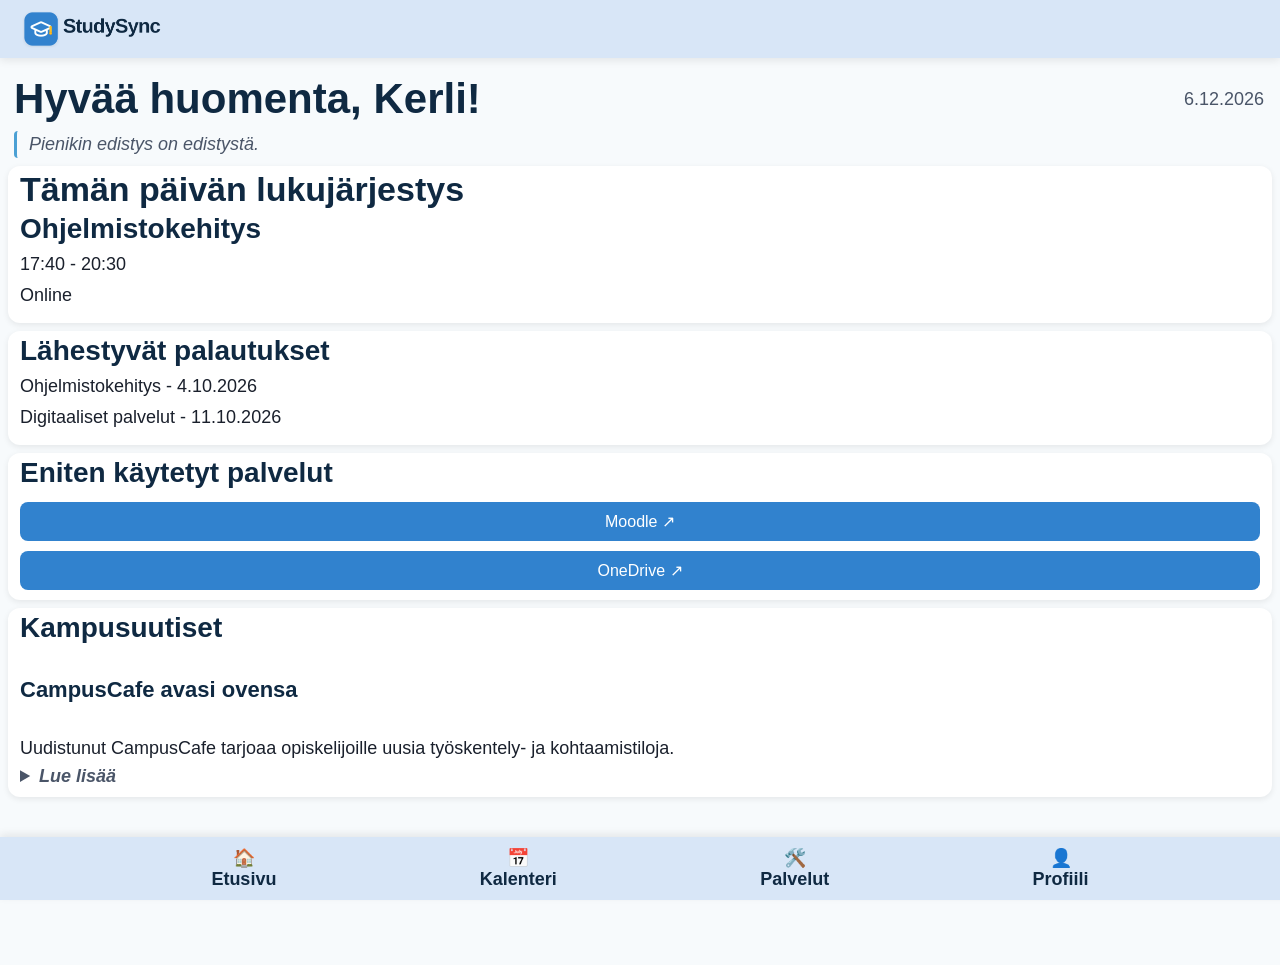
==== index.html @ 9b180cb3 "Add files via upload Initial StudySync upload" ====
<!DOCTYPE html>
<html lang="fi">
<head>
<meta charset="UTF-8">
<meta name="viewport" content="width=device-width, initial-scale=1.0">
<meta name="description" 
    content="StudySync kokoaa opiskelijan tärkeimmät tiedot yhteen paikkaan">
<title>StudySync- Etusivu</title>
<link rel="stylesheet" href="style.css">
</head>
<body>

<header>
<img class="logo" src="3studysync-logo-highres.png" alt="StudySync-logo">
</header>

<main>
<section class="hero">
<div class="hero-header">
<!-- Tervehdys + pvm ja päivittäin muuttuva quote -->
<h1>Hyvää huomenta, Kerli!</h1>

<p id="date" class="date"></p>
</div>
<p id="quote" class="daily-quote"></p>
</section>

<section class="card">
<h2>Tämän päivän lukujärjestys</h2>

<div class="event">
<h3>Ohjelmistokehitys</h3>
<p>17:40 - 20:30</p>
<p>Online</p>
</div>
</section>

<section class="card">
<h3>Lähestyvät palautukset</h3>

<p>Ohjelmistokehitys - 4.10.2026</p>
<p>Digitaaliset palvelut - 11.10.2026</p>
</section>

<section class="card">
<h3>Eniten käytetyt palvelut</h3>

<a class="service-button"
href="https://hhmoodle.haaga-helia.fi/my/courses.php"
target="_blank" 
rel="noopener noreferrer">
Moodle ↗
</a>

<a class="service-button"
href="https://haagahelia-my.sharepoint.com/my"
target="_blank" 
rel="noopener noreferrer">
OneDrive ↗
</a>
</section>

<section class="card">
<h3>Kampusuutiset</h3>
<h4>CampusCafe avasi ovensa</h4>

<p>
Uudistunut CampusCafe tarjoaa opiskelijoille
uusia työskentely- ja kohtaamistiloja.
</p>
<details>
<summary>Lue lisää</summary>

<div class="news-details">
<h1>Uusi kahvila avasi ovensa Pasilan kampuksella</h1>

<p>Ammattikorkeakoulun kampuksella on avattu uusi <span class="korostus">CampusCafe</span>,
joka tarjoaa opiskelijoille ja henkilökunnalle kahvia, lounastuotteita ja viihtyisän paikan 
opiskeluun. Uuden kahvilan tavoitteena on tehdä kampuksesta entistä yhteisöllisempi ja tarjota 
opiskelijoille paikka, jossa voi viettää aikaa myös luentojen ulkopuolella.</p>

<h2>Kahvia ja välipalaa opiskelupäivän keskelle</h2>

<p><span class="korostus">CampusCafe</span> sijaitsee kampuksen pääaulassa ja palvelee opiskelijoita arkisin aamusta iltapäivään. 
Valikoimassa on sekä tuttuja kahvilatuotteita että kevyitä lounasvaihtoehtoja.</p>

<h3>Kahvilasta voi ostaa esimerkiksi:</h3>

<ul>
<li><p>kahvia, teetä ja kaakaot</p></li>
<li><p>sämpylöitä ja täytettyjä leipiä</p></li>
<li><p>smoothieita</p></li>
<li><p>salaatteja ja kevyitä lounasannoksia</p></li>
<li><p>makeita leivonnaisia</p></li>
<li><p>kasvis- ja vegaanivaihtoehtoja.</p></li></ul>
<p>Kahvilassa on myös langaton verkkoyhteys ja runsaasti pistorasioita. Näin opiskelijat voivat tehdä siellä itsenäisiä tehtäviä tai ryhmätöitä.</p>

<h3>Opiskelijoiden toiveet näkyvät suunnittelussa</h3>

<p>Kahvilan suunnittelussa on otettu huomioon opiskelijoilta saatu palaute. Opiskelijat toivoivat 
erityisesti kohtuuhintaisia tuotteita, rauhallisia työskentelypaikkoja ja viihtyisää tilaa yhdessäololle.</p>

<p>Kahvilan projektipäällikkö kertoo, että tavoitteena on tehdä paikasta kampuksen yhteinen kohtaamispaikka.</p>

<p class="quote">
<span class="quote-text">
”Haluamme, että tänne voi tulla yhtä hyvin kahville kavereiden kanssa
kuin tekemään ryhmätyötä ennen seuraavaa luentoa”,
</span> projektipäällikkö kertoo.</p>

<h2>Avajaisviikolla erikoistarjouksia</h2>

<p>Uuden kahvilan avajaisia juhlistetaan ensimmäisen viikon ajan erilaisilla tarjouksilla. 
Perjantaina järjestetään varsinainen avajaispäivä, jolloin opiskelijat ja henkilökunta voivat tutustua 
kahvilaan ja antaa palautetta sen toiminnasta.</p>

<img src="2Kahvila_AI.png" alt="Tekoälyllä luotu kuva CampusCafeen tunnelmasta" class="news-image">

<p><b>Kahvilan aukioloajat ovat:</b></p>

<p>Maanantai–torstai: klo 8.00–16.00<br>
Perjantai: klo 8.00–15.00<br>
Viikonloppuisin: suljettu</p>

<p>CampusCafen valikoimaa ja aukioloaikoja kehitetään jatkossa asiakaspalautteen perusteella.</p>

<p>Lisätietoja:<br>
CampusCafe<br>
Ammattikorkeakoulun pääaula<br>
Sähköposti: CampusCafe@example.fi</p>

<img src="1CampusCafe_AI.png" alt="Tekoälyllä luotu kuva CampusCafeen tunnelmasta" class="news-image">
</div>
</details>
</section>

</main>
    
<div class="poweredBy">
<p><b>StudySync</b><br>
Powered by CampusConnect</p>
</div>

<footer class="navigaatio">
<!-- alatunniste ja CC:n linkit --> 
<a href="index.html" class="active">🏠<br>Etusivu</a>
<a href="calendar.html" class="active">📅<br>Kalenteri</a>
<a href="services.html" class="active">🛠️<br>Palvelut</a>
<a href="profile.html" class="active">👤<br>Profiili</a>
</footer>

<script src="script.js"></script>
</body>
</html>
---- style.css ----
/* <-- Määritelty värikoodit --> */
:root {
--color-primary: #0F2942;
--color-secondary: #3182CE;
--color-background: #F7FAFC;
--color-surface: #FFFFFF;
--color-text: #1A202C;
}


/* <-- Header ja logo --> */
header {
background-color:#D8E6F7;
padding: 4px 16px;
display: flex;
align-items: center;
gap: 10px;
box-shadow: 0px 3px 8px rgba(0,0,0,0.08);
position: sticky;
top: 0;
z-index: 1000;
} .logo {
height: 50px;
width: auto;
}


/* <-- Pohja/tausta --> */
body {
background-color: #F7FAFC;
margin: 0;
font-family: Inter, sans-serif;
color: var(--color-text);
padding-bottom: 30px;
}


/* <-- Otsikot ja perus fontti --> */
h1 {
font-size: clamp(26px, 5vw, 42px);
color: var(--color-primary);
line-height: 1.1;
margin-top: 0px;
margin-bottom: 0px;
} h2 {
font-size: clamp(22px, 4vw, 34px);
color: var(--color-primary);
line-height: 1.25;
margin-top: 0px;
margin-bottom: 0px;
} h3 {
font-size: clamp(20px, 3vw, 28px);
color: var(--color-primary);
line-height: 1.3;
margin-top: 0px;
margin-bottom: 0px;
} h4 {
font-size: clamp(17px, 2.5vw, 22px);
color: var(--color-primary);
line-height: 1.4;
} p {
font-size: clamp(16px, 2.5vw, 18px);
line-height: 1.5;
}


/* <-- Tervehdys ja sivuja tutustavat lauseet --> */
.hero {padding: 10px 16px 0px 14px;
} .hero-header {
display: flex;
justify-content: space-between;
align-items: center;
} .hero-description {
color: #4A5568;
font-size: clamp(14px, 2.5vw, 18px);
margin-top: 2px;
margin-bottom: 0;
font-weight: normal;
}


/* <-- pvm --> */
.date {
color: #4A5568;
font-size: clamp(14px, 2.5vw, 18px);
}


/* <-- Quote --> */
.quote {
color: #4A5568;
padding-left: 12px;
margin-top: 0px;
margin-bottom: 20px;
border-left: 3px solid rgb(75, 160, 212);
border-radius: 4px;
} .daily-quote {
color: #4A5568;
padding-left: 12px;
margin-top: 0px;
margin-bottom: 0px;
font-style: italic;
border-left: 3px solid rgb(75, 160, 212);
border-radius: 4px;
} .quote-text {
font-style: italic;
}


/* <-- Tausta "kortit" --> */
.card {
background-color: white;
padding: 2px 12px 10px 12px;
margin: 8px 8px;
border-radius: 12px;
box-shadow: 0 2px 6px rgba(0,0,0,0.08);
} .card p {
margin: 4px 0;
}


/* <-- Uutisen detailit --> */
.news-details {
padding: 10px;
} .news-details h1 {
margin-bottom: 20px;
} .news-details h2 {
margin-top: 24px;
margin-bottom: 12px;
} .news-details h3 {
margin-top: 20px;
margin-bottom: 10px;
} .news-image {
width: 90%;
max-width: 350px;
display: block;
margin: 15px auto;
border-radius: 10px;
justify-content: space-evenly;
} 


/* <-- "Avaa ja lue lisää" detailit --> */
details summary {
color: #4A5568;
font-size: clamp(12px, 2.5vw, 18px);
font-style: italic;
cursor: pointer;
font-weight: bold;
}


/* <-- Profiilissa edistymisen näkymä --> */
.progress-info {
display: flex;
justify-content: space-between;
align-items: center;
margin-bottom: 6px;
} .progress-percent {
color: #4A5568;
font-size: clamp(14px, 2.5vw, 18px);
} .progress-bar {
width: 100%;
height: 10px;
background-color: #E2E8F0;
border-radius: 10px;
overflow: hidden;
} .progress {
width: 81%;
height: 100%;
background-color: #10B981;
}

/* <-- Profiilissa opiskelijankortti --> */
.student-card {
background-color: #F7FAFC;
border: 1px solid #E2E8F0;
border-radius: 10px;
padding: 2px;
margin-top: 6px;
text-align: center;
} .student-qr {
width: 140px;
height: auto;
display: block;
margin: 6px auto; 
} .student-number {
color: #4A5568;
font-size: 12px;
margin-top: 2px;
} .student-card h4 {
margin: 6px 0;
}


/* <-- Kalenteri detailit --> */
.period {
font-size: clamp(14px, 2.5vw, 18px);
font-weight: normal;
color: #4A5568;
} .week {
display: flex;
justify-content: space-between;
text-align: center;
margin-top: 15px;
} .day {
font-size: clamp(14px, 2.5vw, 18px);
} .dot {
display: inline-block;
width: 8px;
height: 8px;
border-radius: 50%;
} .school {
background-color: #3182CE;
} .deadline {
background-color: #F59E0B;
} .personal {
background-color: #9CA3AF;
} .work {
background-color: #10B981;
} .workout {
background-color: #e942bf;
} .legend {
margin-top:12px;
margin-bottom: 0;
text-align: center;
font-size: clamp(10px, 2.5vw, 14px);
color: #4A5568;
} .legend-item {
display: inline-flex;
align-items: center;
gap: 4px;
margin: 0 8px;
}


/* <-- Painikenapit --> */
.service-button {
display: block;
background-color: var(--color-secondary);
color: white;
text-decoration: none;
padding: 10px;
margin-top: 10px;
border-radius: 8px;
text-align: center;
}


/* <-- Footer ja navigointi --> */
.poweredBy {
color: #4A5568;
padding: 20px;
text-align: center;
font-size: clamp(12px, 2.5vw, 16px);
}

.navigaatio {
display: flex;
background-color:#D8E6F7;
padding: 10px;
text-align: center;
box-shadow: 0px -3px 8px rgba(0,0,0,0.08);
position: fixed;
justify-content: space-evenly;
gap: 2px;
z-index: 1000;
align-items: center;
bottom: 0;
left: 0;
width: 100%;
} .navigaatio a {
text-decoration: none;
color: var(--color-primary);
display: flex;
flex-direction: column;
align-items: center;
font-size: clamp(16px, 2.5vw, 18px);
min-width: 0;
} .active {
font-weight: bold;
}
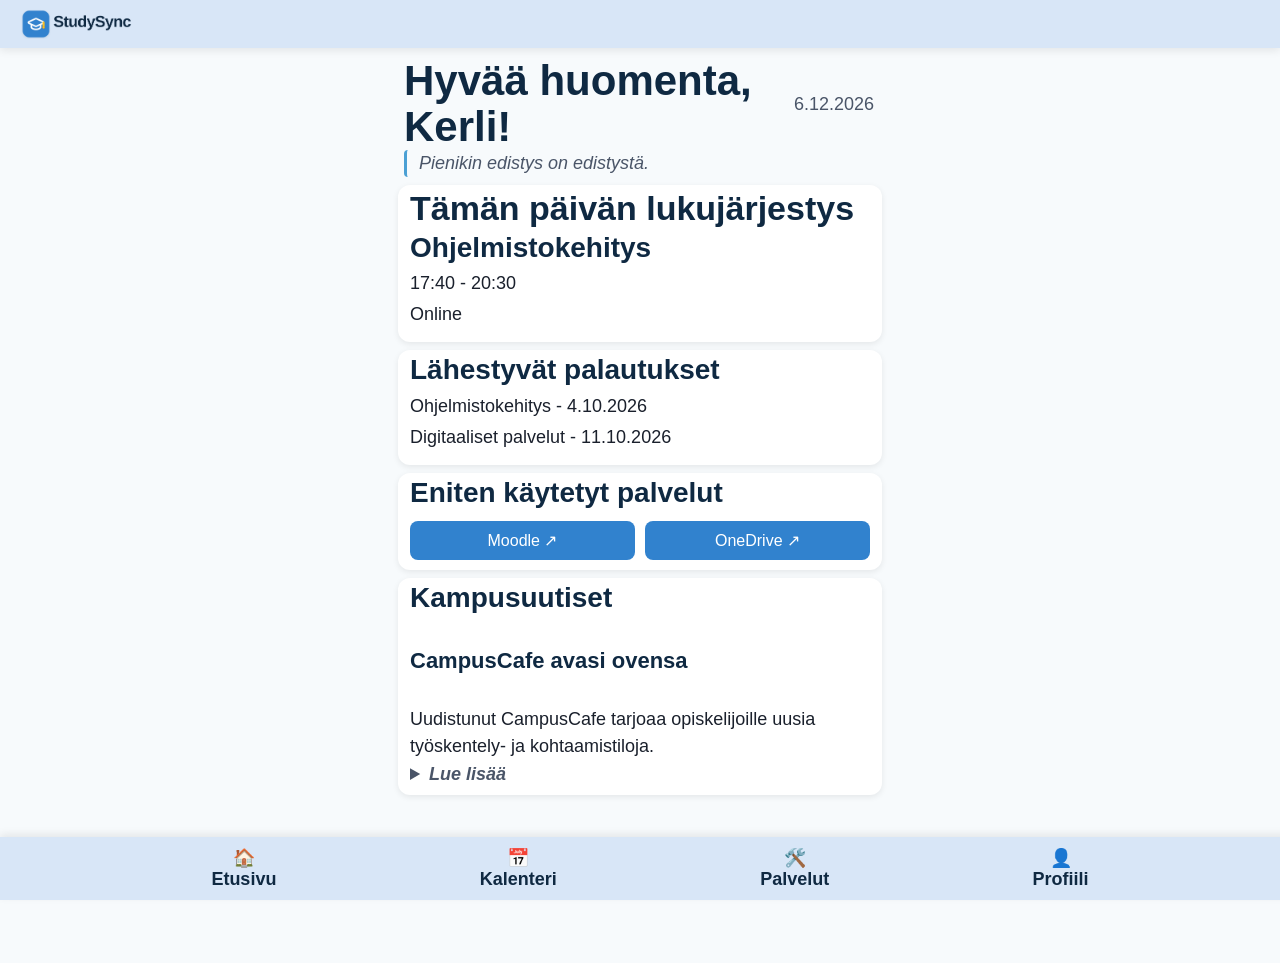
==== commit 182c9f21: "Update index.html" ====
--- a/index.html
+++ b/index.html
@@ -44,6 +44,7 @@
 
 <section class="card">
 <h3>Eniten käytetyt palvelut</h3>
+<div class="service-grid">
 
 <a class="service-button"
 href="https://hhmoodle.haaga-helia.fi/my/courses.php"
@@ -58,6 +59,7 @@
 rel="noopener noreferrer">
 OneDrive ↗
 </a>
+</div>
 </section>
 
 <section class="card">
@@ -151,4 +153,4 @@
 
 <script src="script.js"></script>
 </body>
-</html>+</html>
--- a/style.css
+++ b/style.css
@@ -21,12 +21,17 @@
 top: 0;
 z-index: 1000;
 } .logo {
-height: 50px;
+height: 40px;
 width: auto;
 }
 
 
 /* <-- Pohja/tausta --> */
+main {
+max-width: 500px;
+margin: 0 auto;
+}
+
 body {
 background-color: #F7FAFC;
 margin: 0;
@@ -245,6 +250,14 @@
 margin-top: 10px;
 border-radius: 8px;
 text-align: center;
+} .service-grid {
+display: grid;
+grid-template-columns: 1fr;
+gap: 10px;
+} @media (min-width: 768px) {
+.service-grid {
+grid-template-columns: repeat(2, 1fr);
+}
 }
 
 
@@ -254,6 +267,8 @@
 padding: 20px;
 text-align: center;
 font-size: clamp(12px, 2.5vw, 16px);
+max-width: 600px;
+margin: 0 auto;
 }
 
 .navigaatio {
